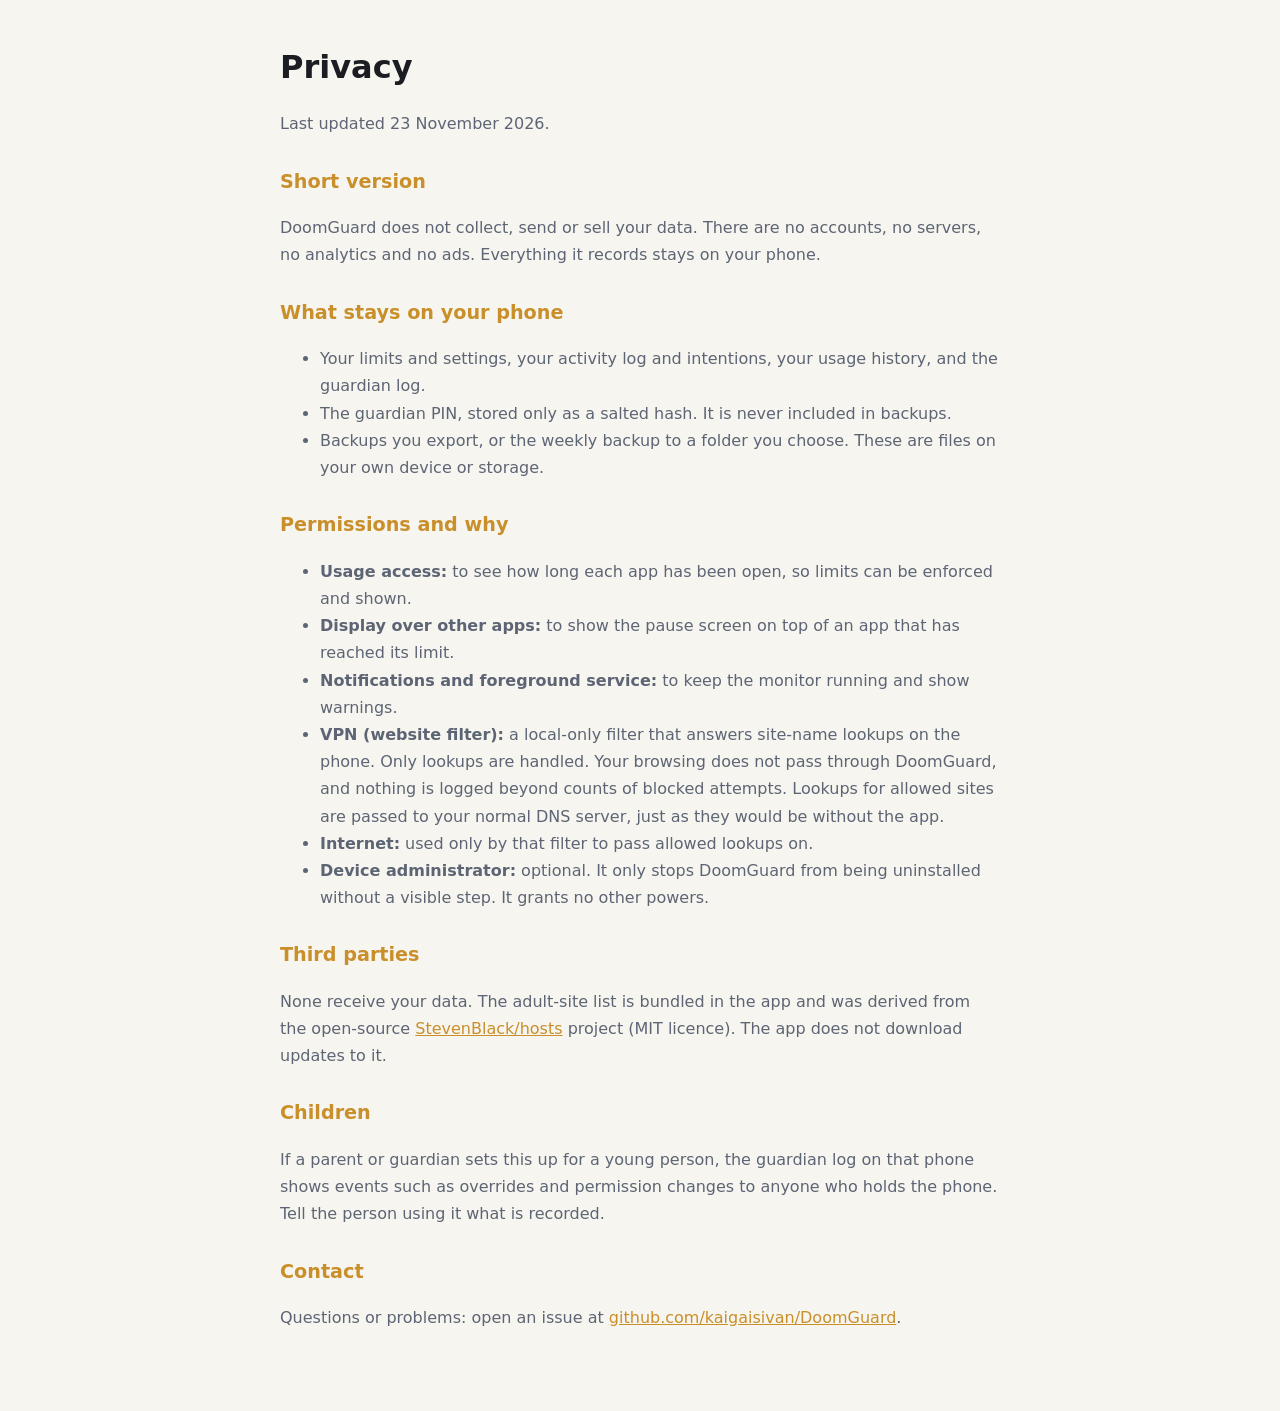
==== docs/privacy.html @ 23f225f0 "Add download page and privacy policy" ====
<!doctype html>
<html lang="en">
<head>
<meta charset="utf-8">
<meta name="viewport" content="width=device-width, initial-scale=1">
<title>DoomGuard privacy</title>
<style>
:root{--bg:#14161b;--text:#eef0f4;--muted:#9aa3b2;--gold:#e8b96a}
@media (prefers-color-scheme: light){:root{--bg:#f7f5f0;--text:#1b1d22;--muted:#5d6574;--gold:#c98f2a}}
body{margin:0;background:var(--bg);color:var(--text);font:16px/1.7 system-ui,-apple-system,"Segoe UI",Roboto,sans-serif}
main{max-width:720px;margin:0 auto;padding:40px 20px 64px}
h1{margin:0 0 6px}h2{margin-top:28px;font-size:1.2rem;color:var(--gold)}
p,li{color:var(--muted)}a{color:var(--gold)}
</style>
</head>
<body>
<main>
<h1>Privacy</h1>
<p>Last updated 23 November 2026.</p>

<h2>Short version</h2>
<p>DoomGuard does not collect, send or sell your data. There are no accounts, no servers, no analytics and no ads. Everything it records stays on your phone.</p>

<h2>What stays on your phone</h2>
<ul>
<li>Your limits and settings, your activity log and intentions, your usage history, and the guardian log.</li>
<li>The guardian PIN, stored only as a salted hash. It is never included in backups.</li>
<li>Backups you export, or the weekly backup to a folder you choose. These are files on your own device or storage.</li>
</ul>

<h2>Permissions and why</h2>
<ul>
<li><strong>Usage access:</strong> to see how long each app has been open, so limits can be enforced and shown.</li>
<li><strong>Display over other apps:</strong> to show the pause screen on top of an app that has reached its limit.</li>
<li><strong>Notifications and foreground service:</strong> to keep the monitor running and show warnings.</li>
<li><strong>VPN (website filter):</strong> a local-only filter that answers site-name lookups on the phone. Only lookups are handled. Your browsing does not pass through DoomGuard, and nothing is logged beyond counts of blocked attempts. Lookups for allowed sites are passed to your normal DNS server, just as they would be without the app.</li>
<li><strong>Internet:</strong> used only by that filter to pass allowed lookups on.</li>
<li><strong>Device administrator:</strong> optional. It only stops DoomGuard from being uninstalled without a visible step. It grants no other powers.</li>
</ul>

<h2>Third parties</h2>
<p>None receive your data. The adult-site list is bundled in the app and was derived from the open-source <a href="https://github.com/StevenBlack/hosts">StevenBlack/hosts</a> project (MIT licence). The app does not download updates to it.</p>

<h2>Children</h2>
<p>If a parent or guardian sets this up for a young person, the guardian log on that phone shows events such as overrides and permission changes to anyone who holds the phone. Tell the person using it what is recorded.</p>

<h2>Contact</h2>
<p>Questions or problems: open an issue at <a href="https://github.com/kaigaisivan/DoomGuard/issues">github.com/kaigaisivan/DoomGuard</a>.</p>
</main>
</body>
</html>
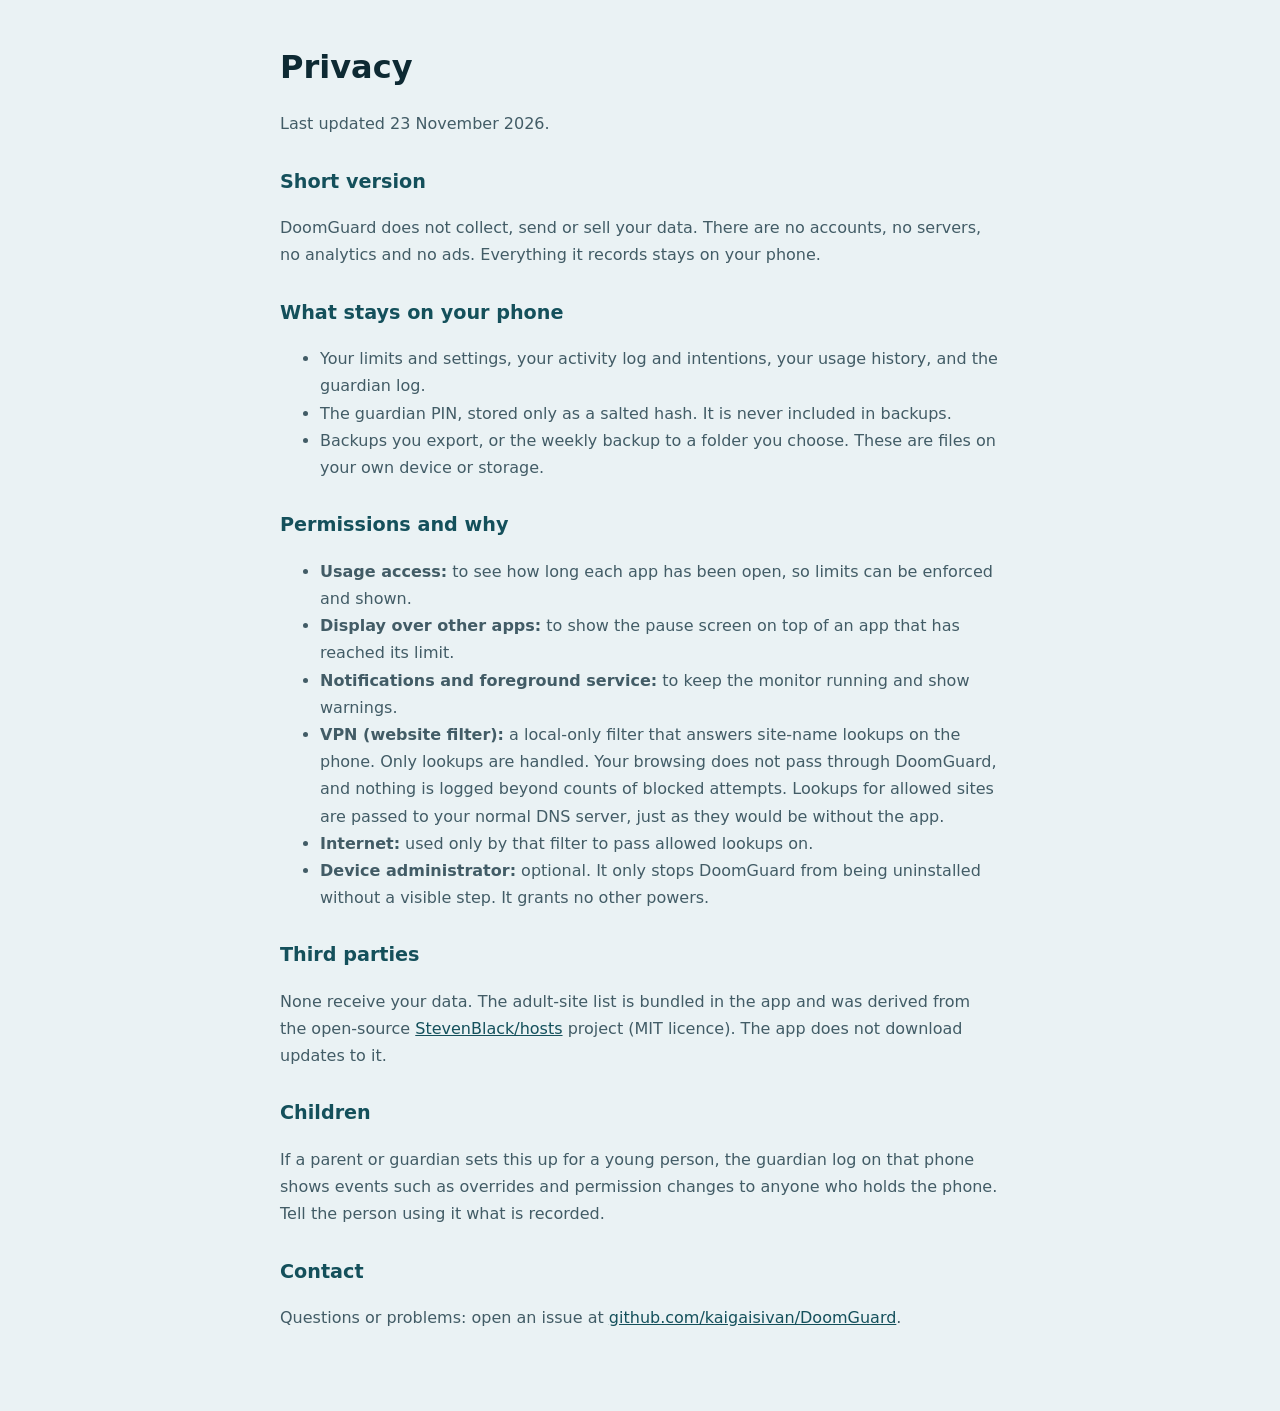
==== commit 3197f4a8: "Redisign download page" ====
--- a/docs/privacy.html
+++ b/docs/privacy.html
@@ -3,10 +3,9 @@
 <head>
 <meta charset="utf-8">
 <meta name="viewport" content="width=device-width, initial-scale=1">
-<title>DoomGuard privacy</title>
+<title>Privacy: DoomGuard</title>
 <style>
-:root{--bg:#14161b;--text:#eef0f4;--muted:#9aa3b2;--gold:#e8b96a}
-@media (prefers-color-scheme: light){:root{--bg:#f7f5f0;--text:#1b1d22;--muted:#5d6574;--gold:#c98f2a}}
+:root{--bg:#eaf2f4;--text:#0e2a33;--muted:#425c66;--gold:#14505b}
 body{margin:0;background:var(--bg);color:var(--text);font:16px/1.7 system-ui,-apple-system,"Segoe UI",Roboto,sans-serif}
 main{max-width:720px;margin:0 auto;padding:40px 20px 64px}
 h1{margin:0 0 6px}h2{margin-top:28px;font-size:1.2rem;color:var(--gold)}
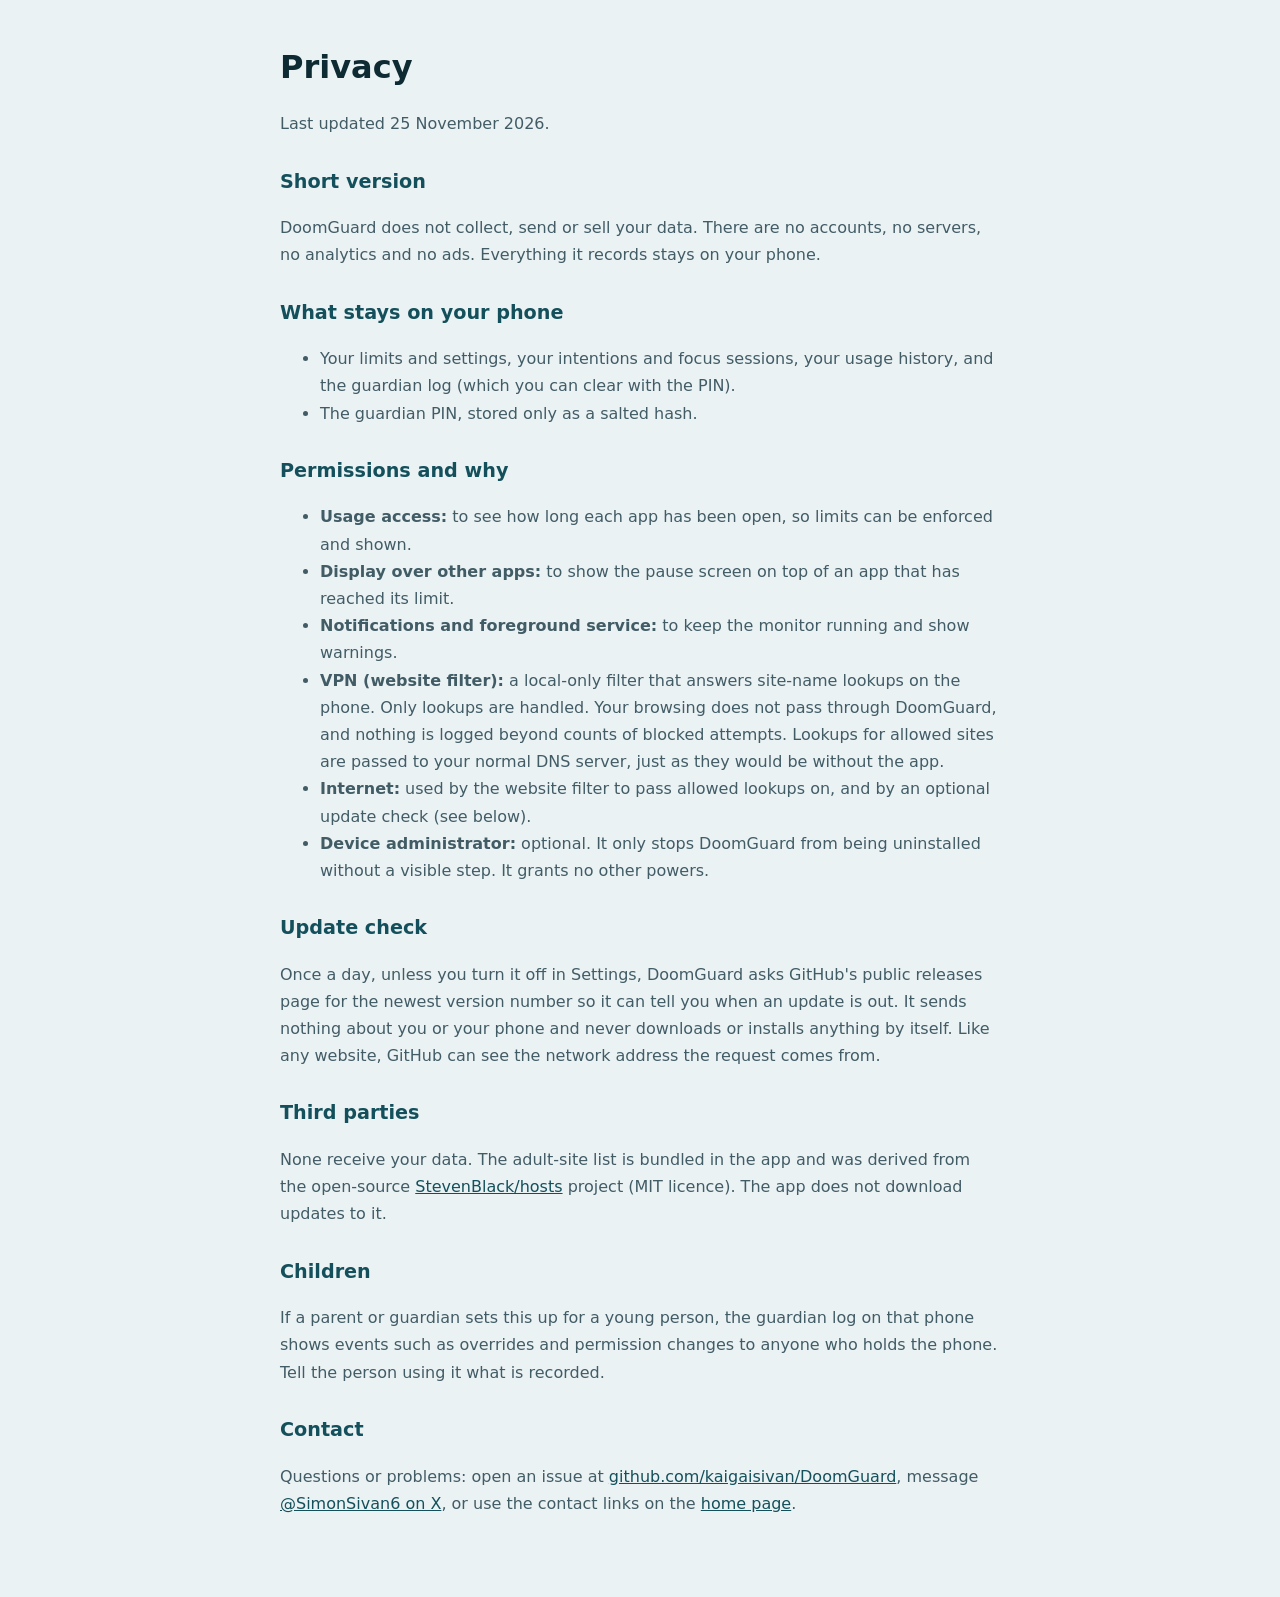
==== commit a63a33c3: "DoomGuard 1.1: simpler Today and Insights, update check, no quotes, backups or emergency exit" ====
--- a/docs/privacy.html
+++ b/docs/privacy.html
@@ -15,16 +15,15 @@
 <body>
 <main>
 <h1>Privacy</h1>
-<p>Last updated 23 November 2026.</p>
+<p>Last updated 25 November 2026.</p>
 
 <h2>Short version</h2>
 <p>DoomGuard does not collect, send or sell your data. There are no accounts, no servers, no analytics and no ads. Everything it records stays on your phone.</p>
 
 <h2>What stays on your phone</h2>
 <ul>
-<li>Your limits and settings, your activity log and intentions, your usage history, and the guardian log.</li>
-<li>The guardian PIN, stored only as a salted hash. It is never included in backups.</li>
-<li>Backups you export, or the weekly backup to a folder you choose. These are files on your own device or storage.</li>
+<li>Your limits and settings, your intentions and focus sessions, your usage history, and the guardian log (which you can clear with the PIN).</li>
+<li>The guardian PIN, stored only as a salted hash.</li>
 </ul>
 
 <h2>Permissions and why</h2>
@@ -33,9 +32,12 @@
 <li><strong>Display over other apps:</strong> to show the pause screen on top of an app that has reached its limit.</li>
 <li><strong>Notifications and foreground service:</strong> to keep the monitor running and show warnings.</li>
 <li><strong>VPN (website filter):</strong> a local-only filter that answers site-name lookups on the phone. Only lookups are handled. Your browsing does not pass through DoomGuard, and nothing is logged beyond counts of blocked attempts. Lookups for allowed sites are passed to your normal DNS server, just as they would be without the app.</li>
-<li><strong>Internet:</strong> used only by that filter to pass allowed lookups on.</li>
+<li><strong>Internet:</strong> used by the website filter to pass allowed lookups on, and by an optional update check (see below).</li>
 <li><strong>Device administrator:</strong> optional. It only stops DoomGuard from being uninstalled without a visible step. It grants no other powers.</li>
 </ul>
+
+<h2>Update check</h2>
+<p>Once a day, unless you turn it off in Settings, DoomGuard asks GitHub's public releases page for the newest version number so it can tell you when an update is out. It sends nothing about you or your phone and never downloads or installs anything by itself. Like any website, GitHub can see the network address the request comes from.</p>
 
 <h2>Third parties</h2>
 <p>None receive your data. The adult-site list is bundled in the app and was derived from the open-source <a href="https://github.com/StevenBlack/hosts">StevenBlack/hosts</a> project (MIT licence). The app does not download updates to it.</p>
@@ -44,7 +46,7 @@
 <p>If a parent or guardian sets this up for a young person, the guardian log on that phone shows events such as overrides and permission changes to anyone who holds the phone. Tell the person using it what is recorded.</p>
 
 <h2>Contact</h2>
-<p>Questions or problems: open an issue at <a href="https://github.com/kaigaisivan/DoomGuard/issues">github.com/kaigaisivan/DoomGuard</a>.</p>
+<p>Questions or problems: open an issue at <a href="https://github.com/kaigaisivan/DoomGuard/issues">github.com/kaigaisivan/DoomGuard</a>, message <a href="https://x.com/SimonSivan6">@SimonSivan6 on X</a>, or use the contact links on the <a href="index.html#contact">home page</a>.</p>
 </main>
 </body>
 </html>
